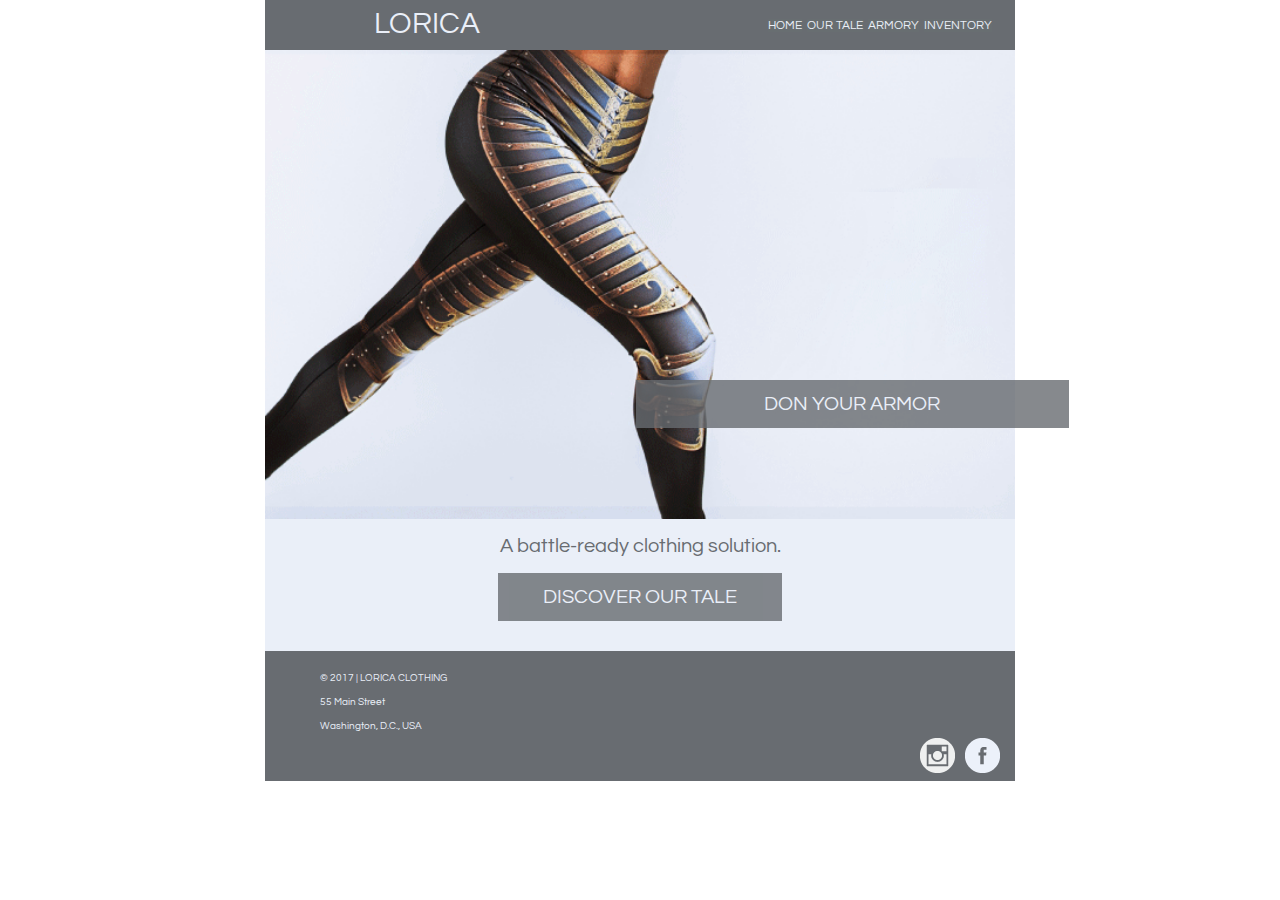
==== index.html @ a6868756 "Lorica" ====
<!DOCTYPE html>

<html class="no-js">
    <head>
        <meta charset="UTF-8" />
        
        <!--Don't forget to fill these out!-->
        <title>Lorica</title>
        <meta name="description" content="Lorica | Don Your Armor" />
        
        
        <!--Links to the main Style Sheet-->
        <link href="style.css" rel="stylesheet" type="text/css" />
        
        <!--Links to a modernizer JavaScript file that fixes a lot of issues with old browsers-->
        <script src="js/modernizr.js"></script>
        
        <!--Makes the site so it won't scale down on small devices -->
        <meta name="viewport" content="width=device-width, initial-scale=1"/>
    </head>
    
    <body>
        
        <div class="wrapper">

            <header>
                <a href="#" onclick="toggle_visibility('menu');">
                    <nav class="menu_button nodesk">&#x2261;</nav></a>
            
                <nav id="menu">
                    <ul>
                        <a href="index.html"><li>HOME</li></a>
                        <a href="#"><li>OUR TALE</li></a>
                        <a href="scudamore.html"><li>ARMORY</li></a>
                        <a href="checkout.html"><li>INVENTORY</li></a>
                    </ul>
                </nav>
           <section class="logo"><a href="index.html">LORICA</a></section>

            </header>
            
            
              <section class="action"><a href="scudamore.html"><h1>DON YOUR ARMOR</h1></a></section>
                <img class="hero" alt="Don Your Armor" src="assets/images/hero.gif" />
            
                
            
                <p>A battle-ready clothing solution.</p>
            
            <section class="tale"><a href="#">DISCOVER OUR TALE</a></section>
            
            <footer>
                
                <h3>© 2017 | LORICA CLOTHING</h3>
                <h3>55 Main Street</h3>
                <h3>Washington, D.C., USA</h3>
            
            <a href="https://www.facebook.com/loricaclothing/"><img class="media" alt="facebook" src="assets/images/facebook.png"></a>
            <a href="#"><img class="media" alt="facebook" src="assets/images/instagram.png"></a>
            
            </footer>   
            
            
            
        </div>
        
             <!-- Place this script at the end of your body -->
            <script type="text/javascript">
        <!--
            function toggle_visibility(id) {
               var e = document.getElementById(id);
               if(e.style.display == 'block')
                  e.style.display = 'none';
               else
                  e.style.display = 'block';
            }
        //-->
        </script>
        
    </body>
    
</html>
---- style.css ----
@import url('https://fonts.googleapis.com/css?family=Questrial');

/* http://meyerweb.com/eric/tools/css/reset/ 
   v2.0 | 20110126
   License: none (public domain)
*/

html, body, div, span, applet, object, iframe,
h1, h2, h3, h4, h5, h6, p, blockquote, pre,
a, abbr, acronym, address, big, cite, code,
del, dfn, em, img, ins, kbd, q, s, samp,
small, strike, strong, sub, sup, tt, var,
b, u, i, center,
dl, dt, dd, ol, ul, li,
fieldset, form, label, legend,
table, caption, tbody, tfoot, thead, tr, th, td,
article, aside, canvas, details, embed, 
figure, figcaption, footer, header, hgroup, 
menu, nav, output, ruby, section, summary,
time, mark, audio, video {
	margin: 0;
	padding: 0;
	border: 0;
	font: inherit;
	vertical-align: baseline;
}
/* HTML5 display-role reset for older browsers */
article, aside, details, figcaption, figure, 
footer, header, hgroup, menu, nav, section {
	display: block;
}
ol, ul {
	list-style: none;
}
blockquote, q {
	quotes: none;
}
blockquote:before, blockquote:after,
q:before, q:after {
	content: '';
	content: none;
}
table {
	border-collapse: collapse;
	border-spacing: 0;
}
/* End of Meyer Reset CSS */

img {
	max-width: 100%; /*makes images scale with flexible grids*/
	display: block; /*removes tiny space added in some browsers below images */
}

html {
    font-size: 16px;
	line-height: 1.5em;
}

ul {
	list-style:none;
	margin-top:0em;
	padding:0em;
	width:100%;
	overflow:hidden;
    font-size:20px;
}


.wrapper {
/*    width: 360px;*/
/*    height:640px;*/
    overflow: hidden;
    margin: 0 auto;
    max-width: 750px;
    background: #686c73;
/*    height:auto;*/
    padding:10px;
}

.menu_button {
/*    width: 35px;*/
    margin-top:20px;
    color: #eaeff8;
    float: left;
    font-size: 80px;
}

#menu{
    display: none;
}

#menu li {
    width: 100%;
    font-family: "Questrial", sans-serif;
    background-color:#eaeff8;
    text-align: center;
    text-decoration:none;
    color:#686c71;
/*    position:absolute;*/
}

/*text styles start here*/

h1{
    
    text-decoration:none;
}

h2{
    font-family:"Questrial",sans-serif;
    font-size:20px;
    color:#eaeff8;
    text-decoration:none;
    padding:10px;
    text-align:center;
}



.logo{
    padding:25px;
    text-align:center;
    font-size:48px;
    color:#eaeff8;
    font-family:"Questrial",sans-serif;
}

.action{
    width: 54.28571429%;
    margin-top: 200px;
    margin-left:75px;
    padding: 12px;
    background-color:#eaeff8;
    opacity: .8;
    text-align: center;
    font-family:"Questrial",sans-serif;
/*    margin:85px;*/
    position:absolute;
/*    margin-top:150px;*/
    font-size:20px;
    color:#686c71;
    cursor:pointer;
}

.tale{
    width: 260px;
    padding: 12px;
    background-color:#eaeff8;
    opacity: .8;
    text-align: center;
    font-family:"Questrial",sans-serif;
    margin:0 auto;
    font-size:20px;
    color:#686c71;
    cursor:pointer;
    text-decoration:none;
}

p{
    font-size:12px;
    color:#eaeff8;
    font-family:"Questrial",sans-serif;
    text-align:center;
/*    text-align:justify;*/
/*    padding-right:10px;*/
    margin-bottom:20px;
}

h3{
    font-size: 10px;
    color:#eaeff8;
    background-color: #686c71;
    font-family:"Questrial",sans-serif;
    margin-left: 40px;
}

h5{
    font-family:"Questrial",sans-serif;
    font-size:12px;
    color:#686e74;
    padding:10px;
    background-color:#eaeff8;
    display:inline;
    width:25px;
    margin:10px;
}

/*input style*/

.partone{
    text-align:center;
}

.carddetails{
    text-align:center;
    margin-top:41px;
}

input[type=text] {
    width: 260px;
    padding: 12px 20px;
    margin: 8px 0;
    box-sizing: border-box;
    background:#eaeff8;
}

input[type=button] {
    width: 190px;
    height:35px;
    padding: 10px;
    margin-top:18px;
    cursor:pointer;
    background:#eaeff8;
    color: #686c71;
}



/*text styles end here*/



.media{
    float:right;
}

.hero {
/*    position:absolute;*/
/*    width:54.6875%;*/
}

.scudamore {
    width:auto;
    margin:0 auto;
}

.size {
    text-align:center;
    padding:20px;
    display:inline;
}

select{
    margin-left:20px;
    margin-right:25px;
    background-color:#686c71;
    color:#eaeff8;
}

footer{
    background-color:#686c71;
    margin-top:30px;
}

a:link {
    text-decoration:none;
}


/*media query*/
/* media query for tablet */
@media screen and (min-width:641px) {
    .nodesk {
        display:none;
    }
    
    #menu {
        display:block !important; /* in case of javascript override */
        float:right;
        margin-top:10px;
        width:33%;
    }
    
    #menu li {
/*        float:;*/
        display:inline;
/*        width:%;*/
        background-color:#686e71;
        color:#eaeff8;
        font-size:12px;
        
    }
  
    .wrapper{
        width:auto;
        padding:0px;
        margin:0 auto;
        background-color:#eaeff8;
    }
   
    /*text*/

p{
    margin:0 auto;
    padding:15px;
    font-size:20px;
    color:#686c71;
}


    h2{
        color:#686c71;
        margin-top:15px;
    }
    
    h3{
        width:30%;
    }

    h5{
        background-color:#686c71;
        color:#eaeff8;
        cursor:pointer;
    }
/*textend*/

header{
    background-color:#686c71;
    height:50px;
/*    position:absolute;*/
    width:100%;
}

.logo{
    width:40%;
    font-size:30px;
    padding:12px;
/*    margin-top:*/
}

.hero{
    margin:0 auto;
    width:100%;
}

.action{
    width:31.91489361702128%;
    margin:0 auto;
    margin-top: 330px;
    margin-left:29%;
    background-color:#686c71;
    color:#eaeff8;
}
    
    .tale{
        background-color:#686c71;
        color:#eaeff8;
        margin-bottom:30px;
    }
    
    footer{
        background-color:#686c71;
        height:100px;
        padding:15px;
/*        align-content:center;*/
    }
    
    a{
        color:#eaeff8;
        text-decoration: none;
    }
    
    .bxslider{
        position:relative;
        background-color:#eaeff8;
        margin:0 auto;
/*        margin-top:100px;*/
    }

    
    input[type=text] {
    width: 60%;
    padding: 12px 20px;
    margin: 8px 0;
    box-sizing: border-box;
    border-style: solid;
    border-width: 1px;
    border-color:#686c71;
    background:#eaeff8;
}
    input[type=button] {
    width: 190px;
    height:35px;
    padding: 10px;
/*    margin-bottom:20px;*/
    cursor:pointer;
/*    border-style: solid;*/
/*    border-width: 1px;*/
    border-color:#686c71;
    background-color:#686c71;
    color:#eaeff8;
}
    .media{
/*        margin-bottom:30px;*/
        display:inline;
        margin-left:10px;
    }
    
    a {
        color: #eaeff8;
    }
    
}
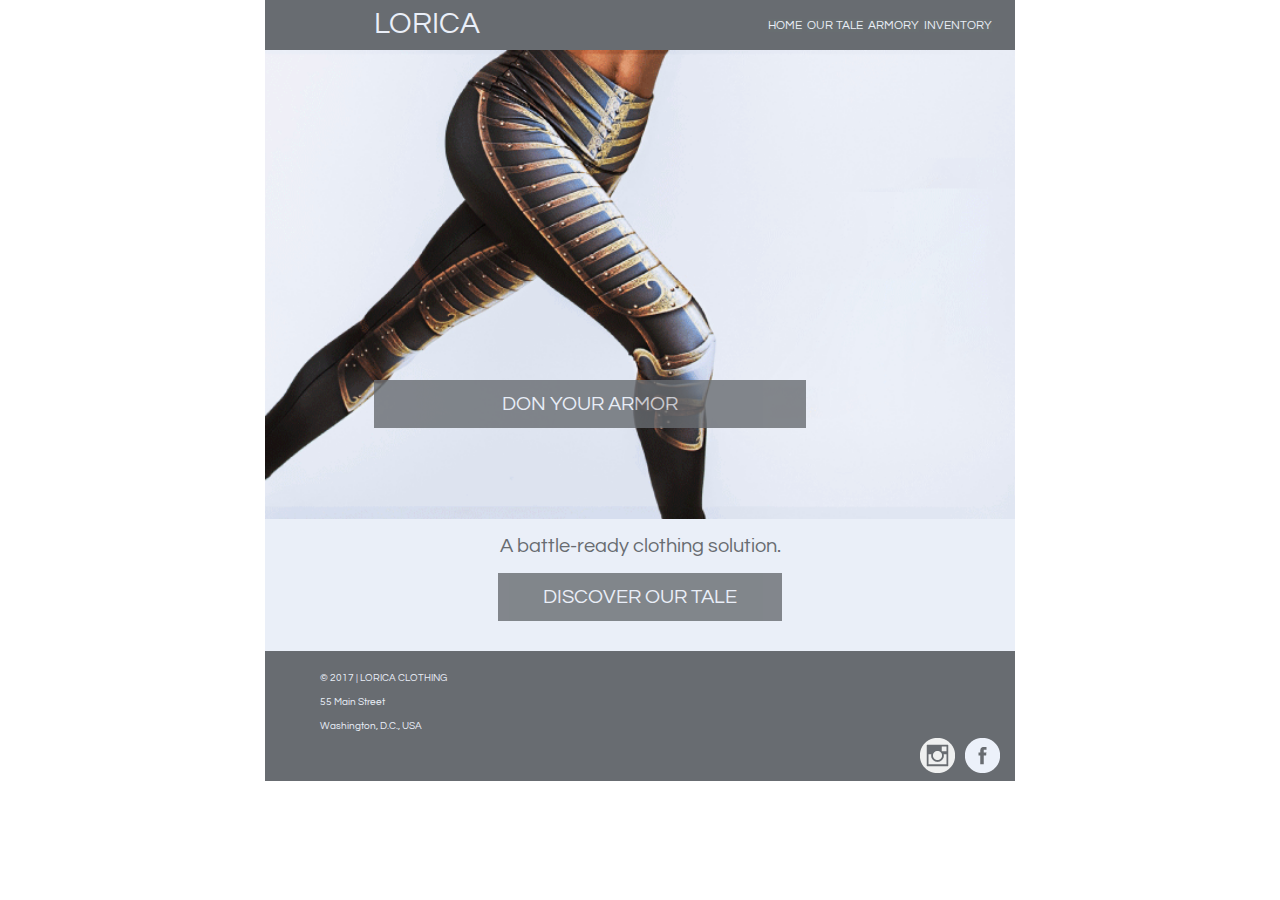
==== commit 093b9b8d: "Add files via upload" ====
--- a/index.html
+++ b/index.html
@@ -1,82 +1,82 @@
-<!DOCTYPE html>
-
-<html class="no-js">
-    <head>
-        <meta charset="UTF-8" />
-        
-        <!--Don't forget to fill these out!-->
-        <title>Lorica</title>
-        <meta name="description" content="Lorica | Don Your Armor" />
-        
-        
-        <!--Links to the main Style Sheet-->
-        <link href="style.css" rel="stylesheet" type="text/css" />
-        
-        <!--Links to a modernizer JavaScript file that fixes a lot of issues with old browsers-->
-        <script src="js/modernizr.js"></script>
-        
-        <!--Makes the site so it won't scale down on small devices -->
-        <meta name="viewport" content="width=device-width, initial-scale=1"/>
-    </head>
-    
-    <body>
-        
-        <div class="wrapper">
-
-            <header>
-                <a href="#" onclick="toggle_visibility('menu');">
-                    <nav class="menu_button nodesk">&#x2261;</nav></a>
-            
-                <nav id="menu">
-                    <ul>
-                        <a href="index.html"><li>HOME</li></a>
-                        <a href="#"><li>OUR TALE</li></a>
-                        <a href="scudamore.html"><li>ARMORY</li></a>
-                        <a href="checkout.html"><li>INVENTORY</li></a>
-                    </ul>
-                </nav>
-           <section class="logo"><a href="index.html">LORICA</a></section>
-
-            </header>
-            
-            
-              <section class="action"><a href="scudamore.html"><h1>DON YOUR ARMOR</h1></a></section>
-                <img class="hero" alt="Don Your Armor" src="assets/images/hero.gif" />
-            
-                
-            
-                <p>A battle-ready clothing solution.</p>
-            
-            <section class="tale"><a href="#">DISCOVER OUR TALE</a></section>
-            
-            <footer>
-                
-                <h3>© 2017 | LORICA CLOTHING</h3>
-                <h3>55 Main Street</h3>
-                <h3>Washington, D.C., USA</h3>
-            
-            <a href="https://www.facebook.com/loricaclothing/"><img class="media" alt="facebook" src="assets/images/facebook.png"></a>
-            <a href="#"><img class="media" alt="facebook" src="assets/images/instagram.png"></a>
-            
-            </footer>   
-            
-            
-            
-        </div>
-        
-             <!-- Place this script at the end of your body -->
-            <script type="text/javascript">
-        <!--
-            function toggle_visibility(id) {
-               var e = document.getElementById(id);
-               if(e.style.display == 'block')
-                  e.style.display = 'none';
-               else
-                  e.style.display = 'block';
-            }
-        //-->
-        </script>
-        
-    </body>
-    
-</html>
+<!DOCTYPE html>
+
+<html class="no-js">
+    <head>
+        <meta charset="UTF-8" />
+        
+        <!--Don't forget to fill these out!-->
+        <title>Lorica</title>
+        <meta name="description" content="Lorica | Don Your Armor" />
+        
+        
+        <!--Links to the main Style Sheet-->
+        <link href="style.css" rel="stylesheet" type="text/css" />
+        
+        <!--Links to a modernizer JavaScript file that fixes a lot of issues with old browsers-->
+        <script src="js/modernizr.js"></script>
+        
+        <!--Makes the site so it won't scale down on small devices -->
+        <meta name="viewport" content="width=device-width, initial-scale=1"/>
+    </head>
+    
+    <body>
+        
+        <div class="wrapper">
+
+            <header>
+                <a href="#" onclick="toggle_visibility('menu');">
+                    <nav class="menu_button nodesk">&#x2261;</nav></a>
+            
+                <nav id="menu">
+                    <ul>
+                        <a href="index.html"><li>HOME</li></a>
+                        <a href="#"><li>OUR TALE</li></a>
+                        <a href="scudamore.html"><li>ARMORY</li></a>
+                        <a href="checkout.html"><li>INVENTORY</li></a>
+                    </ul>
+                </nav>
+           <section class="logo"><a href="index.html">LORICA</a></section>
+
+            </header>
+            
+            
+              <section class="action"><a href="scudamore.html"><h1>DON YOUR ARMOR</h1></a></section>
+                <img class="hero" alt="Don Your Armor" src="assets/images/hero.gif" />
+            
+                
+            
+                <p>A battle-ready clothing solution.</p>
+            
+            <section class="tale"><a href="#">DISCOVER OUR TALE</a></section>
+            
+            <footer>
+                
+                <h3>© 2017 | LORICA CLOTHING</h3>
+                <h3>55 Main Street</h3>
+                <h3>Washington, D.C., USA</h3>
+            
+            <a href="https://www.facebook.com/loricaclothing/"><img class="media" alt="facebook" src="assets/images/facebook.png"></a>
+            <a href="#"><img class="media" alt="facebook" src="assets/images/instagram.png"></a>
+            
+            </footer>   
+            
+            
+            
+        </div>
+        
+             <!-- Place this script at the end of your body -->
+            <script type="text/javascript">
+        <!--
+            function toggle_visibility(id) {
+               var e = document.getElementById(id);
+               if(e.style.display == 'block')
+                  e.style.display = 'none';
+               else
+                  e.style.display = 'block';
+            }
+        //-->
+        </script>
+        
+    </body>
+    
+</html>
--- a/style.css
+++ b/style.css
@@ -252,10 +252,13 @@
     margin-top:30px;
 }
 
-a:link {
-    text-decoration:none;
-}
-
+a {
+    color:#eaeff8;
+}
+
+a:link{
+    color:#eaeff8;
+}
 
 /*media query*/
 /* media query for tablet */
@@ -337,7 +340,7 @@
     width:31.91489361702128%;
     margin:0 auto;
     margin-top: 330px;
-    margin-left:29%;
+    margin-left:8.5%;
     background-color:#686c71;
     color:#eaeff8;
 }
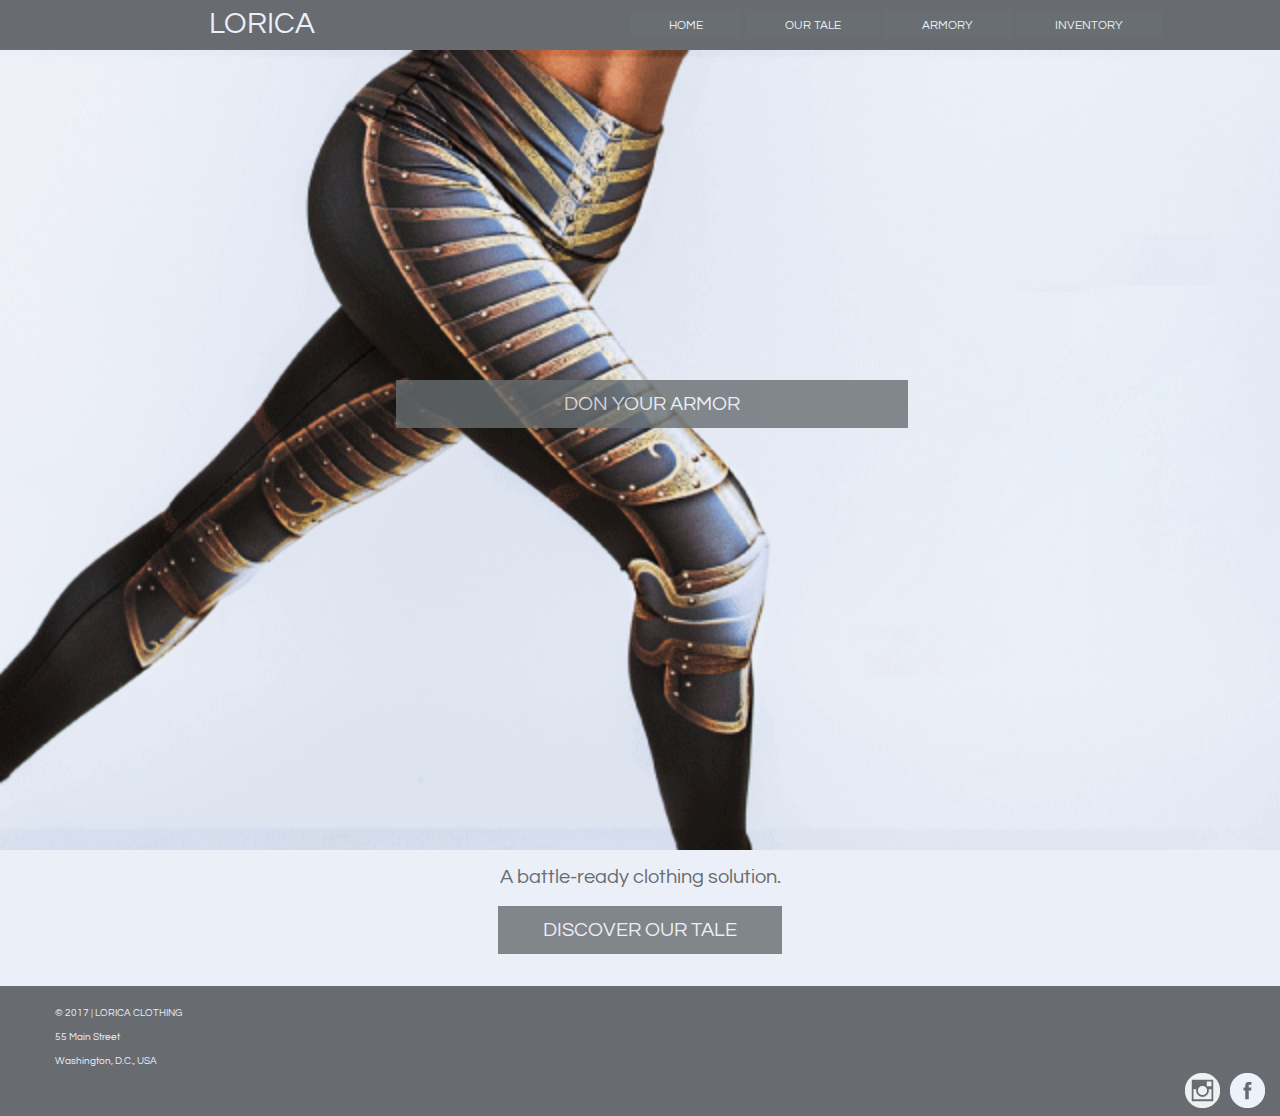
==== commit b414773c: "s" ====
--- a/index.html
+++ b/index.html
@@ -1,82 +1,82 @@
-<!DOCTYPE html>
-
-<html class="no-js">
-    <head>
-        <meta charset="UTF-8" />
-        
-        <!--Don't forget to fill these out!-->
-        <title>Lorica</title>
-        <meta name="description" content="Lorica | Don Your Armor" />
-        
-        
-        <!--Links to the main Style Sheet-->
-        <link href="style.css" rel="stylesheet" type="text/css" />
-        
-        <!--Links to a modernizer JavaScript file that fixes a lot of issues with old browsers-->
-        <script src="js/modernizr.js"></script>
-        
-        <!--Makes the site so it won't scale down on small devices -->
-        <meta name="viewport" content="width=device-width, initial-scale=1"/>
-    </head>
-    
-    <body>
-        
-        <div class="wrapper">
-
-            <header>
-                <a href="#" onclick="toggle_visibility('menu');">
-                    <nav class="menu_button nodesk">&#x2261;</nav></a>
-            
-                <nav id="menu">
-                    <ul>
-                        <a href="index.html"><li>HOME</li></a>
-                        <a href="#"><li>OUR TALE</li></a>
-                        <a href="scudamore.html"><li>ARMORY</li></a>
-                        <a href="checkout.html"><li>INVENTORY</li></a>
-                    </ul>
-                </nav>
-           <section class="logo"><a href="index.html">LORICA</a></section>
-
-            </header>
-            
-            
-              <section class="action"><a href="scudamore.html"><h1>DON YOUR ARMOR</h1></a></section>
-                <img class="hero" alt="Don Your Armor" src="assets/images/hero.gif" />
-            
-                
-            
-                <p>A battle-ready clothing solution.</p>
-            
-            <section class="tale"><a href="#">DISCOVER OUR TALE</a></section>
-            
-            <footer>
-                
-                <h3>© 2017 | LORICA CLOTHING</h3>
-                <h3>55 Main Street</h3>
-                <h3>Washington, D.C., USA</h3>
-            
-            <a href="https://www.facebook.com/loricaclothing/"><img class="media" alt="facebook" src="assets/images/facebook.png"></a>
-            <a href="#"><img class="media" alt="facebook" src="assets/images/instagram.png"></a>
-            
-            </footer>   
-            
-            
-            
-        </div>
-        
-             <!-- Place this script at the end of your body -->
-            <script type="text/javascript">
-        <!--
-            function toggle_visibility(id) {
-               var e = document.getElementById(id);
-               if(e.style.display == 'block')
-                  e.style.display = 'none';
-               else
-                  e.style.display = 'block';
-            }
-        //-->
-        </script>
-        
-    </body>
-    
-</html>
+<!DOCTYPE html>
+
+<html class="no-js">
+    <head>
+        <meta charset="UTF-8" />
+        
+        <!--Don't forget to fill these out!-->
+        <title>Lorica</title>
+        <meta name="description" content="Lorica | Don Your Armor" />
+        
+        
+        <!--Links to the main Style Sheet-->
+        <link href="style.css" rel="stylesheet" type="text/css" />
+        
+        <!--Links to a modernizer JavaScript file that fixes a lot of issues with old browsers-->
+        <script src="js/modernizr.js"></script>
+        
+        <!--Makes the site so it won't scale down on small devices -->
+        <meta name="viewport" content="width=device-width, initial-scale=1"/>
+    </head>
+    
+    <body>
+        
+        <div class="wrapper">
+
+            <header>
+                <a href="#" onclick="toggle_visibility('menu');">
+                    <nav class="menu_button nodesk">&#x2261;</nav></a>
+            
+                <nav id="menu">
+                    <ul>
+                        <a href="index.html"><li>HOME</li></a>
+                        <a href="#"><li>OUR TALE</li></a>
+                        <a href="scudamore.html"><li>ARMORY</li></a>
+                        <a href="checkout.html"><li>INVENTORY</li></a>
+                    </ul>
+                </nav>
+           <section class="logo"><a href="index.html">LORICA</a></section>
+
+            </header>
+            
+            
+              <section class="action"><a href="scudamore.html"><h1>DON YOUR ARMOR</h1></a></section>
+                <img class="hero" alt="Don Your Armor" src="assets/images/hero.gif" />
+            
+                
+            
+                <p>A battle-ready clothing solution.</p>
+            
+            <section class="tale"><a href="#">DISCOVER OUR TALE</a></section>
+            
+            <footer>
+                
+                <h3>© 2017 | LORICA CLOTHING</h3>
+                <h3>55 Main Street</h3>
+                <h3>Washington, D.C., USA</h3>
+            
+            <a href="https://www.facebook.com/loricaclothing/"><img class="media" alt="facebook" src="assets/images/facebook.png"></a>
+            <a href="#"><img class="media" alt="facebook" src="assets/images/instagram.png"></a>
+            
+            </footer>   
+            
+            
+            
+        </div>
+        
+             <!-- Place this script at the end of your body -->
+            <script type="text/javascript">
+        <!--
+            function toggle_visibility(id) {
+               var e = document.getElementById(id);
+               if(e.style.display == 'block')
+                  e.style.display = 'none';
+               else
+                  e.style.display = 'block';
+            }
+        //-->
+        </script>
+        
+    </body>
+    
+</html>
--- a/style.css
+++ b/style.css
@@ -65,7 +65,6 @@
     font-size:20px;
 }
 
-
 .wrapper {
 /*    width: 360px;*/
 /*    height:640px;*/
@@ -87,7 +86,9 @@
 
 #menu{
     display: none;
-}
+/*    background-color:#eaeff8;*/
+}
+
 
 #menu li {
     width: 100%;
@@ -96,6 +97,7 @@
     text-align: center;
     text-decoration:none;
     color:#686c71;
+    padding: 5%;
 /*    position:absolute;*/
 }
 
@@ -126,11 +128,11 @@
 }
 
 .action{
-    width: 54.28571429%;
-    margin-top: 200px;
-    margin-left:75px;
+    width: 52.77777777778%;
+    margin-top: 120px;
+    margin-left:23.611111111%;
     padding: 12px;
-    background-color:#eaeff8;
+    background-color:#686c71;
     opacity: .8;
     text-align: center;
     font-family:"Questrial",sans-serif;
@@ -138,14 +140,14 @@
     position:absolute;
 /*    margin-top:150px;*/
     font-size:20px;
-    color:#686c71;
+/*    color:;*/
     cursor:pointer;
 }
 
 .tale{
     width: 260px;
     padding: 12px;
-    background-color:#eaeff8;
+    background-color:#686e71;
     opacity: .8;
     text-align: center;
     font-family:"Questrial",sans-serif;
@@ -154,6 +156,10 @@
     color:#686c71;
     cursor:pointer;
     text-decoration:none;
+    border-style:solid;
+    border-width:2px;
+    border-color:#eaeff8;
+    
 }
 
 p{
@@ -181,8 +187,8 @@
     padding:10px;
     background-color:#eaeff8;
     display:inline;
-    width:25px;
-    margin:10px;
+    width:3.906%;
+    margin:16px;
 }
 
 /*input style*/
@@ -254,10 +260,20 @@
 
 a {
     color:#eaeff8;
+    text-decoration:none;
 }
 
 a:link{
     color:#eaeff8;
+    text-decoration:none;
+}
+
+.product {
+    margin-top:10px;
+}
+
+.orderset {
+    text-align:center;
 }
 
 /*media query*/
@@ -271,7 +287,8 @@
         display:block !important; /* in case of javascript override */
         float:right;
         margin-top:10px;
-        width:33%;
+        width:60%;
+        text-align:center;
     }
     
     #menu li {
@@ -281,7 +298,16 @@
         background-color:#686e71;
         color:#eaeff8;
         font-size:12px;
-        
+/*        margin-right:%;*/
+        -webkit-transition-property:ease-in ease-out;
+        transition-property:ease-in ease-out;
+        transition-duration: .5s;
+/*        float:right;*/
+    }
+    
+    #menu li:hover {
+/*        text-decoration:underline;*/
+        color:#d8c160;
     }
   
     .wrapper{
@@ -289,17 +315,19 @@
         padding:0px;
         margin:0 auto;
         background-color:#eaeff8;
+        max-width:1920px;
     }
    
     /*text*/
 
+    
 p{
     margin:0 auto;
     padding:15px;
     font-size:20px;
     color:#686c71;
 }
-
+    
 
     h2{
         color:#686c71;
@@ -314,6 +342,7 @@
         background-color:#686c71;
         color:#eaeff8;
         cursor:pointer;
+        width:100%;
     }
 /*textend*/
 
@@ -322,6 +351,7 @@
     height:50px;
 /*    position:absolute;*/
     width:100%;
+    text-align:center;
 }
 
 .logo{
@@ -337,18 +367,33 @@
 }
 
 .action{
-    width:31.91489361702128%;
+    width:38.128%;
     margin:0 auto;
     margin-top: 330px;
-    margin-left:8.5%;
-    background-color:#686c71;
-    color:#eaeff8;
-}
+    margin-left:30.9375%;
+    background-color:#686e71;
+    color:#eaeff8;
+    -webkit-transition-property:ease-in ease-out;
+    transition-property:ease-in ease-out;
+    transition-duration:.5s;
+}
+    
+    .action:hover {
+        background-color:#d8c160;
+        
+    }
     
     .tale{
         background-color:#686c71;
         color:#eaeff8;
         margin-bottom:30px;
+        -webkit-transition-property:ease-in ease-out;
+        transition-property:ease-in ease-out;
+        transition-duration:.5s;
+    }
+    
+    .tale:hover{
+        background-color:#3f4247;
     }
     
     footer{
@@ -363,13 +408,22 @@
         text-decoration: none;
     }
     
+    .orderset{
+        margin:0 auto;
+        text-align:center;
+    }
+    
     .bxslider{
+        border:none;
         position:relative;
         background-color:#eaeff8;
         margin:0 auto;
 /*        margin-top:100px;*/
     }
 
+    .size{
+/*        margin:50%;*/
+    }
     
     input[type=text] {
     width: 60%;
@@ -380,7 +434,23 @@
     border-width: 1px;
     border-color:#686c71;
     background:#eaeff8;
-}
+    -webkit-transition-property:ease-in ease-out;
+    transition-property: ease-in ease-out;
+    transition-duration:.2s;
+}
+    
+    input[type=text]:focus {
+/*        border-style:solid;*/
+        border-width:2.5px;
+        border-color:#686c71;
+        border-style:solid;
+    }
+    
+    
+/*    input[type=text]:focus {*/
+/*    @include box-shadow:#ffffff;*/
+
+    
     input[type=button] {
     width: 190px;
     height:35px;
@@ -392,7 +462,20 @@
     border-color:#686c71;
     background-color:#686c71;
     color:#eaeff8;
-}
+    -webkit-transition-property:ease-in ease-out;
+    transition-property:ease-in ease-out;
+    transition-duration:.4s;
+    }
+    
+    input[type=button]:hover {
+/*        background-color:#eaeff8;*/
+        color:#686c71;
+        border-width:2px;
+        border-color:#d8c160;
+        background-color:#d8c160;
+    }
+    
+    
     .media{
 /*        margin-bottom:30px;*/
         display:inline;
@@ -403,5 +486,17 @@
         color: #eaeff8;
     }
     
-}
-
+    h5 {
+        -webkit-transition-duration: 0.6s; /* Safari */
+        transition-duration: 0.6s;
+    }
+    
+    h5:hover {
+        background-color:#eaeff8;
+        color:#686c71;
+        border-width:2px;
+        border-color:686c71;
+    }
+    
+}
+
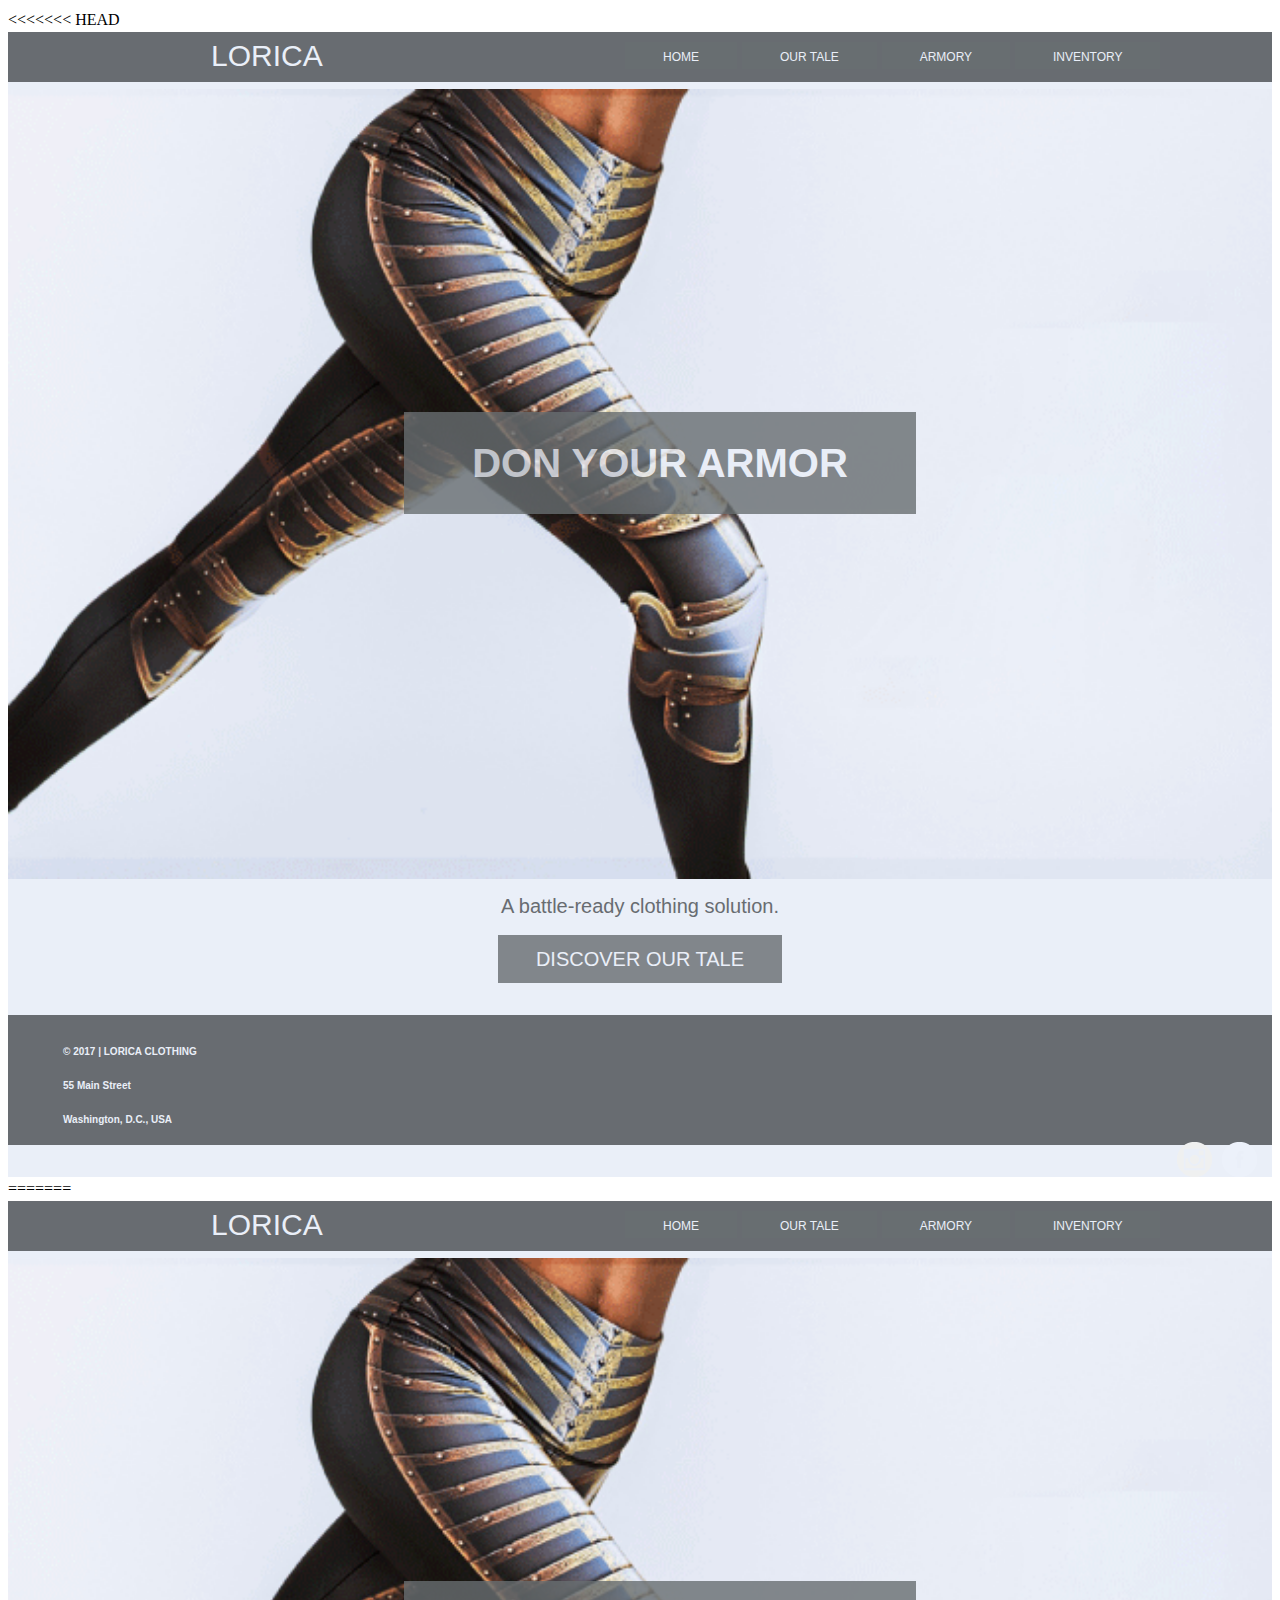
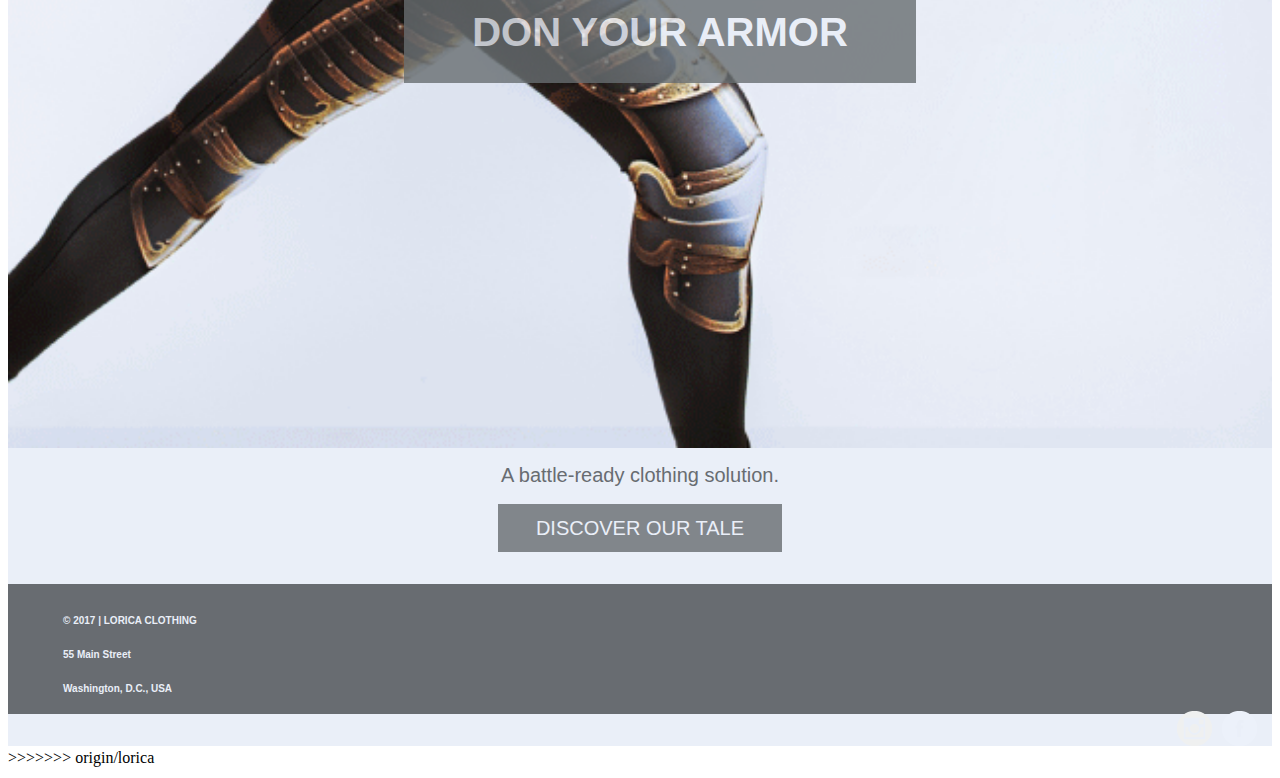
==== commit 9b4da2cd: "Merge remote-tracking branch 'origin/lorica' into lorica" ====
--- a/index.html
+++ b/index.html
@@ -1,3 +1,4 @@
+<<<<<<< HEAD
 <!DOCTYPE html>
 
 <html class="no-js">
@@ -80,3 +81,87 @@
     </body>
     
 </html>
+=======
+<!DOCTYPE html>
+
+<html class="no-js">
+    <head>
+        <meta charset="UTF-8" />
+        
+        <!--Don't forget to fill these out!-->
+        <title>Lorica</title>
+        <meta name="description" content="Lorica | Don Your Armor" />
+        
+        
+        <!--Links to the main Style Sheet-->
+        <link href="style.css" rel="stylesheet" type="text/css" />
+        
+        <!--Links to a modernizer JavaScript file that fixes a lot of issues with old browsers-->
+        <script src="js/modernizr.js"></script>
+        
+        <!--Makes the site so it won't scale down on small devices -->
+        <meta name="viewport" content="width=device-width, initial-scale=1"/>
+    </head>
+    
+    <body>
+        
+        <div class="wrapper">
+
+            <header>
+                <a href="#" onclick="toggle_visibility('menu');">
+                    <nav class="menu_button nodesk">&#x2261;</nav></a>
+            
+                <nav id="menu">
+                    <ul>
+                        <a href="index.html"><li>HOME</li></a>
+                        <a href="#"><li>OUR TALE</li></a>
+                        <a href="scudamore.html"><li>ARMORY</li></a>
+                        <a href="checkout.html"><li>INVENTORY</li></a>
+                    </ul>
+                </nav>
+           <section class="logo"><a href="index.html">LORICA</a></section>
+
+            </header>
+            
+            
+              <section class="action"><a href="scudamore.html"><h1>DON YOUR ARMOR</h1></a></section>
+                <img class="hero" alt="Don Your Armor" src="assets/images/hero.gif" />
+            
+                
+            
+                <p>A battle-ready clothing solution.</p>
+            
+            <section class="tale"><a href="#">DISCOVER OUR TALE</a></section>
+            
+            <footer>
+                
+                <h3>© 2017 | LORICA CLOTHING</h3>
+                <h3>55 Main Street</h3>
+                <h3>Washington, D.C., USA</h3>
+            
+            <a href="https://www.facebook.com/loricaclothing/"><img class="media" alt="facebook" src="assets/images/facebook.png"></a>
+            <a href="#"><img class="media" alt="facebook" src="assets/images/instagram.png"></a>
+            
+            </footer>   
+            
+            
+            
+        </div>
+        
+             <!-- Place this script at the end of your body -->
+            <script type="text/javascript">
+        <!--
+            function toggle_visibility(id) {
+               var e = document.getElementById(id);
+               if(e.style.display == 'block')
+                  e.style.display = 'none';
+               else
+                  e.style.display = 'block';
+            }
+        //-->
+        </script>
+        
+    </body>
+    
+</html>
+>>>>>>> origin/lorica
--- a/style.css
+++ b/style.css
@@ -1,3 +1,4 @@
+<<<<<<< HEAD
 @import url('https://fonts.googleapis.com/css?family=Questrial');
 
 /* http://meyerweb.com/eric/tools/css/reset/ 
@@ -500,3 +501,507 @@
     
 }
 
+=======
+@import url('https://fonts.googleapis.com/css?family=Questrial');
+
+/* http://meyerweb.com/eric/tools/css/reset/ 
+   v2.0 | 20110126
+   License: none (public domain)
+*/
+
+html, body, div, span, applet, object, iframe,
+h1, h2, h3, h4, h5, h6, p, blockquote, pre,
+a, abbr, acronym, address, big, cite, code,
+del, dfn, em, img, ins, kbd, q, s, samp,
+small, strike, strong, sub, sup, tt, var,
+b, u, i, center,
+dl, dt, dd, ol, ul, li,
+fieldset, form, label, legend,
+table, caption, tbody, tfoot, thead, tr, th, td,
+article, aside, canvas, details, embed, 
+figure, figcaption, footer, header, hgroup, 
+menu, nav, output, ruby, section, summary,
+time, mark, audio, video {
+	margin: 0;
+	padding: 0;
+	border: 0;
+	font: inherit;
+	vertical-align: baseline;
+}
+/* HTML5 display-role reset for older browsers */
+article, aside, details, figcaption, figure, 
+footer, header, hgroup, menu, nav, section {
+	display: block;
+}
+ol, ul {
+	list-style: none;
+}
+blockquote, q {
+	quotes: none;
+}
+blockquote:before, blockquote:after,
+q:before, q:after {
+	content: '';
+	content: none;
+}
+table {
+	border-collapse: collapse;
+	border-spacing: 0;
+}
+/* End of Meyer Reset CSS */
+
+img {
+	max-width: 100%; /*makes images scale with flexible grids*/
+	display: block; /*removes tiny space added in some browsers below images */
+}
+
+html {
+    font-size: 16px;
+	line-height: 1.5em;
+}
+
+ul {
+	list-style:none;
+	margin-top:0em;
+	padding:0em;
+	width:100%;
+	overflow:hidden;
+    font-size:20px;
+}
+
+.wrapper {
+/*    width: 360px;*/
+/*    height:640px;*/
+    overflow: hidden;
+    margin: 0 auto;
+    max-width: 750px;
+    background: #686c73;
+/*    height:auto;*/
+    padding:10px;
+}
+
+.menu_button {
+/*    width: 35px;*/
+    margin-top:20px;
+    color: #eaeff8;
+    float: left;
+    font-size: 80px;
+}
+
+#menu{
+    display: none;
+/*    background-color:#eaeff8;*/
+}
+
+
+#menu li {
+    width: 100%;
+    font-family: "Questrial", sans-serif;
+    background-color:#eaeff8;
+    text-align: center;
+    text-decoration:none;
+    color:#686c71;
+    padding: 5%;
+/*    position:absolute;*/
+}
+
+/*text styles start here*/
+
+h1{
+    
+    text-decoration:none;
+}
+
+h2{
+    font-family:"Questrial",sans-serif;
+    font-size:20px;
+    color:#eaeff8;
+    text-decoration:none;
+    padding:10px;
+    text-align:center;
+}
+
+
+
+.logo{
+    padding:25px;
+    text-align:center;
+    font-size:48px;
+    color:#eaeff8;
+    font-family:"Questrial",sans-serif;
+}
+
+.action{
+    width: 52.77777777778%;
+    margin-top: 120px;
+    margin-left:23.611111111%;
+    padding: 12px;
+    background-color:#686c71;
+    opacity: .8;
+    text-align: center;
+    font-family:"Questrial",sans-serif;
+/*    margin:85px;*/
+    position:absolute;
+/*    margin-top:150px;*/
+    font-size:20px;
+/*    color:;*/
+    cursor:pointer;
+}
+
+.tale{
+    width: 260px;
+    padding: 12px;
+    background-color:#686e71;
+    opacity: .8;
+    text-align: center;
+    font-family:"Questrial",sans-serif;
+    margin:0 auto;
+    font-size:20px;
+    color:#686c71;
+    cursor:pointer;
+    text-decoration:none;
+    border-style:solid;
+    border-width:2px;
+    border-color:#eaeff8;
+    
+}
+
+p{
+    font-size:12px;
+    color:#eaeff8;
+    font-family:"Questrial",sans-serif;
+    text-align:center;
+/*    text-align:justify;*/
+/*    padding-right:10px;*/
+    margin-bottom:20px;
+}
+
+h3{
+    font-size: 10px;
+    color:#eaeff8;
+    background-color: #686c71;
+    font-family:"Questrial",sans-serif;
+    margin-left: 40px;
+}
+
+h5{
+    font-family:"Questrial",sans-serif;
+    font-size:12px;
+    color:#686e74;
+    padding:10px;
+    background-color:#eaeff8;
+    display:inline;
+    width:3.906%;
+    margin:16px;
+}
+
+/*input style*/
+
+.partone{
+    text-align:center;
+}
+
+.carddetails{
+    text-align:center;
+    margin-top:41px;
+}
+
+input[type=text] {
+    width: 260px;
+    padding: 12px 20px;
+    margin: 8px 0;
+    box-sizing: border-box;
+    background:#eaeff8;
+}
+
+input[type=button] {
+    width: 190px;
+    height:35px;
+    padding: 10px;
+    margin-top:18px;
+    cursor:pointer;
+    background:#eaeff8;
+    color: #686c71;
+}
+
+
+
+/*text styles end here*/
+
+
+
+.media{
+    float:right;
+}
+
+.hero {
+/*    position:absolute;*/
+/*    width:54.6875%;*/
+}
+
+.scudamore {
+    width:auto;
+    margin:0 auto;
+}
+
+.size {
+    text-align:center;
+    padding:20px;
+    display:inline;
+}
+
+select{
+    margin-left:20px;
+    margin-right:25px;
+    background-color:#686c71;
+    color:#eaeff8;
+}
+
+footer{
+    background-color:#686c71;
+    margin-top:30px;
+}
+
+a {
+    color:#eaeff8;
+    text-decoration:none;
+}
+
+a:link{
+    color:#eaeff8;
+    text-decoration:none;
+}
+
+.product {
+    margin-top:10px;
+}
+
+.orderset {
+    text-align:center;
+}
+
+/*media query*/
+/* media query for tablet */
+@media screen and (min-width:641px) {
+    .nodesk {
+        display:none;
+    }
+    
+    #menu {
+        display:block !important; /* in case of javascript override */
+        float:right;
+        margin-top:10px;
+        width:60%;
+        text-align:center;
+    }
+    
+    #menu li {
+/*        float:;*/
+        display:inline;
+/*        width:%;*/
+        background-color:#686e71;
+        color:#eaeff8;
+        font-size:12px;
+/*        margin-right:%;*/
+        -webkit-transition-property:ease-in ease-out;
+        transition-property:ease-in ease-out;
+        transition-duration: .5s;
+/*        float:right;*/
+    }
+    
+    #menu li:hover {
+/*        text-decoration:underline;*/
+        color:#d8c160;
+    }
+  
+    .wrapper{
+        width:auto;
+        padding:0px;
+        margin:0 auto;
+        background-color:#eaeff8;
+        max-width:1920px;
+    }
+   
+    /*text*/
+
+    
+p{
+    margin:0 auto;
+    padding:15px;
+    font-size:20px;
+    color:#686c71;
+}
+    
+
+    h2{
+        color:#686c71;
+        margin-top:15px;
+    }
+    
+    h3{
+        width:30%;
+    }
+
+    h5{
+        background-color:#686c71;
+        color:#eaeff8;
+        cursor:pointer;
+        width:100%;
+    }
+/*textend*/
+
+header{
+    background-color:#686c71;
+    height:50px;
+/*    position:absolute;*/
+    width:100%;
+    text-align:center;
+}
+
+.logo{
+    width:40%;
+    font-size:30px;
+    padding:12px;
+/*    margin-top:*/
+}
+
+.hero{
+    margin:0 auto;
+    width:100%;
+}
+
+.action{
+    width:38.128%;
+    margin:0 auto;
+    margin-top: 330px;
+    margin-left:30.9375%;
+    background-color:#686e71;
+    color:#eaeff8;
+    -webkit-transition-property:ease-in ease-out;
+    transition-property:ease-in ease-out;
+    transition-duration:.5s;
+}
+    
+    .action:hover {
+        background-color:#d8c160;
+        
+    }
+    
+    .tale{
+        background-color:#686c71;
+        color:#eaeff8;
+        margin-bottom:30px;
+        -webkit-transition-property:ease-in ease-out;
+        transition-property:ease-in ease-out;
+        transition-duration:.5s;
+    }
+    
+    .tale:hover{
+        background-color:#3f4247;
+    }
+    
+    footer{
+        background-color:#686c71;
+        height:100px;
+        padding:15px;
+/*        align-content:center;*/
+    }
+    
+    a{
+        color:#eaeff8;
+        text-decoration: none;
+    }
+    
+    .orderset{
+        margin:0 auto;
+        text-align:center;
+    }
+    
+    .bxslider{
+        border:none;
+        position:relative;
+        background-color:#eaeff8;
+        margin:0 auto;
+/*        margin-top:100px;*/
+    }
+
+    .size{
+/*        margin:50%;*/
+    }
+    
+    input[type=text] {
+    width: 60%;
+    padding: 12px 20px;
+    margin: 8px 0;
+    box-sizing: border-box;
+    border-style: solid;
+    border-width: 1px;
+    border-color:#686c71;
+    background:#eaeff8;
+    -webkit-transition-property:ease-in ease-out;
+    transition-property: ease-in ease-out;
+    transition-duration:.2s;
+}
+    
+    input[type=text]:focus {
+/*        border-style:solid;*/
+        border-width:2.5px;
+        border-color:#686c71;
+        border-style:solid;
+    }
+    
+    
+/*    input[type=text]:focus {*/
+/*    @include box-shadow:#ffffff;*/
+
+    
+    input[type=button] {
+    width: 190px;
+    height:35px;
+    padding: 10px;
+/*    margin-bottom:20px;*/
+    cursor:pointer;
+/*    border-style: solid;*/
+/*    border-width: 1px;*/
+    border-color:#686c71;
+    background-color:#686c71;
+    color:#eaeff8;
+    -webkit-transition-property:ease-in ease-out;
+    transition-property:ease-in ease-out;
+    transition-duration:.4s;
+    }
+    
+    input[type=button]:hover {
+/*        background-color:#eaeff8;*/
+        color:#686c71;
+        border-width:2px;
+        border-color:#d8c160;
+        background-color:#d8c160;
+    }
+    
+    
+    .media{
+/*        margin-bottom:30px;*/
+        display:inline;
+        margin-left:10px;
+    }
+    
+    a {
+        color: #eaeff8;
+    }
+    
+    h5 {
+        -webkit-transition-duration: 0.6s; /* Safari */
+        transition-duration: 0.6s;
+    }
+    
+    h5:hover {
+        background-color:#eaeff8;
+        color:#686c71;
+        border-width:2px;
+        border-color:686c71;
+    }
+    
+}
+
+>>>>>>> origin/lorica
--- a/style.css
+++ b/style.css
@@ -1,3 +1,4 @@
+<<<<<<< HEAD
 @import url('https://fonts.googleapis.com/css?family=Questrial');
 
 /* http://meyerweb.com/eric/tools/css/reset/ 
@@ -500,3 +501,507 @@
     
 }
 
+=======
+@import url('https://fonts.googleapis.com/css?family=Questrial');
+
+/* http://meyerweb.com/eric/tools/css/reset/ 
+   v2.0 | 20110126
+   License: none (public domain)
+*/
+
+html, body, div, span, applet, object, iframe,
+h1, h2, h3, h4, h5, h6, p, blockquote, pre,
+a, abbr, acronym, address, big, cite, code,
+del, dfn, em, img, ins, kbd, q, s, samp,
+small, strike, strong, sub, sup, tt, var,
+b, u, i, center,
+dl, dt, dd, ol, ul, li,
+fieldset, form, label, legend,
+table, caption, tbody, tfoot, thead, tr, th, td,
+article, aside, canvas, details, embed, 
+figure, figcaption, footer, header, hgroup, 
+menu, nav, output, ruby, section, summary,
+time, mark, audio, video {
+	margin: 0;
+	padding: 0;
+	border: 0;
+	font: inherit;
+	vertical-align: baseline;
+}
+/* HTML5 display-role reset for older browsers */
+article, aside, details, figcaption, figure, 
+footer, header, hgroup, menu, nav, section {
+	display: block;
+}
+ol, ul {
+	list-style: none;
+}
+blockquote, q {
+	quotes: none;
+}
+blockquote:before, blockquote:after,
+q:before, q:after {
+	content: '';
+	content: none;
+}
+table {
+	border-collapse: collapse;
+	border-spacing: 0;
+}
+/* End of Meyer Reset CSS */
+
+img {
+	max-width: 100%; /*makes images scale with flexible grids*/
+	display: block; /*removes tiny space added in some browsers below images */
+}
+
+html {
+    font-size: 16px;
+	line-height: 1.5em;
+}
+
+ul {
+	list-style:none;
+	margin-top:0em;
+	padding:0em;
+	width:100%;
+	overflow:hidden;
+    font-size:20px;
+}
+
+.wrapper {
+/*    width: 360px;*/
+/*    height:640px;*/
+    overflow: hidden;
+    margin: 0 auto;
+    max-width: 750px;
+    background: #686c73;
+/*    height:auto;*/
+    padding:10px;
+}
+
+.menu_button {
+/*    width: 35px;*/
+    margin-top:20px;
+    color: #eaeff8;
+    float: left;
+    font-size: 80px;
+}
+
+#menu{
+    display: none;
+/*    background-color:#eaeff8;*/
+}
+
+
+#menu li {
+    width: 100%;
+    font-family: "Questrial", sans-serif;
+    background-color:#eaeff8;
+    text-align: center;
+    text-decoration:none;
+    color:#686c71;
+    padding: 5%;
+/*    position:absolute;*/
+}
+
+/*text styles start here*/
+
+h1{
+    
+    text-decoration:none;
+}
+
+h2{
+    font-family:"Questrial",sans-serif;
+    font-size:20px;
+    color:#eaeff8;
+    text-decoration:none;
+    padding:10px;
+    text-align:center;
+}
+
+
+
+.logo{
+    padding:25px;
+    text-align:center;
+    font-size:48px;
+    color:#eaeff8;
+    font-family:"Questrial",sans-serif;
+}
+
+.action{
+    width: 52.77777777778%;
+    margin-top: 120px;
+    margin-left:23.611111111%;
+    padding: 12px;
+    background-color:#686c71;
+    opacity: .8;
+    text-align: center;
+    font-family:"Questrial",sans-serif;
+/*    margin:85px;*/
+    position:absolute;
+/*    margin-top:150px;*/
+    font-size:20px;
+/*    color:;*/
+    cursor:pointer;
+}
+
+.tale{
+    width: 260px;
+    padding: 12px;
+    background-color:#686e71;
+    opacity: .8;
+    text-align: center;
+    font-family:"Questrial",sans-serif;
+    margin:0 auto;
+    font-size:20px;
+    color:#686c71;
+    cursor:pointer;
+    text-decoration:none;
+    border-style:solid;
+    border-width:2px;
+    border-color:#eaeff8;
+    
+}
+
+p{
+    font-size:12px;
+    color:#eaeff8;
+    font-family:"Questrial",sans-serif;
+    text-align:center;
+/*    text-align:justify;*/
+/*    padding-right:10px;*/
+    margin-bottom:20px;
+}
+
+h3{
+    font-size: 10px;
+    color:#eaeff8;
+    background-color: #686c71;
+    font-family:"Questrial",sans-serif;
+    margin-left: 40px;
+}
+
+h5{
+    font-family:"Questrial",sans-serif;
+    font-size:12px;
+    color:#686e74;
+    padding:10px;
+    background-color:#eaeff8;
+    display:inline;
+    width:3.906%;
+    margin:16px;
+}
+
+/*input style*/
+
+.partone{
+    text-align:center;
+}
+
+.carddetails{
+    text-align:center;
+    margin-top:41px;
+}
+
+input[type=text] {
+    width: 260px;
+    padding: 12px 20px;
+    margin: 8px 0;
+    box-sizing: border-box;
+    background:#eaeff8;
+}
+
+input[type=button] {
+    width: 190px;
+    height:35px;
+    padding: 10px;
+    margin-top:18px;
+    cursor:pointer;
+    background:#eaeff8;
+    color: #686c71;
+}
+
+
+
+/*text styles end here*/
+
+
+
+.media{
+    float:right;
+}
+
+.hero {
+/*    position:absolute;*/
+/*    width:54.6875%;*/
+}
+
+.scudamore {
+    width:auto;
+    margin:0 auto;
+}
+
+.size {
+    text-align:center;
+    padding:20px;
+    display:inline;
+}
+
+select{
+    margin-left:20px;
+    margin-right:25px;
+    background-color:#686c71;
+    color:#eaeff8;
+}
+
+footer{
+    background-color:#686c71;
+    margin-top:30px;
+}
+
+a {
+    color:#eaeff8;
+    text-decoration:none;
+}
+
+a:link{
+    color:#eaeff8;
+    text-decoration:none;
+}
+
+.product {
+    margin-top:10px;
+}
+
+.orderset {
+    text-align:center;
+}
+
+/*media query*/
+/* media query for tablet */
+@media screen and (min-width:641px) {
+    .nodesk {
+        display:none;
+    }
+    
+    #menu {
+        display:block !important; /* in case of javascript override */
+        float:right;
+        margin-top:10px;
+        width:60%;
+        text-align:center;
+    }
+    
+    #menu li {
+/*        float:;*/
+        display:inline;
+/*        width:%;*/
+        background-color:#686e71;
+        color:#eaeff8;
+        font-size:12px;
+/*        margin-right:%;*/
+        -webkit-transition-property:ease-in ease-out;
+        transition-property:ease-in ease-out;
+        transition-duration: .5s;
+/*        float:right;*/
+    }
+    
+    #menu li:hover {
+/*        text-decoration:underline;*/
+        color:#d8c160;
+    }
+  
+    .wrapper{
+        width:auto;
+        padding:0px;
+        margin:0 auto;
+        background-color:#eaeff8;
+        max-width:1920px;
+    }
+   
+    /*text*/
+
+    
+p{
+    margin:0 auto;
+    padding:15px;
+    font-size:20px;
+    color:#686c71;
+}
+    
+
+    h2{
+        color:#686c71;
+        margin-top:15px;
+    }
+    
+    h3{
+        width:30%;
+    }
+
+    h5{
+        background-color:#686c71;
+        color:#eaeff8;
+        cursor:pointer;
+        width:100%;
+    }
+/*textend*/
+
+header{
+    background-color:#686c71;
+    height:50px;
+/*    position:absolute;*/
+    width:100%;
+    text-align:center;
+}
+
+.logo{
+    width:40%;
+    font-size:30px;
+    padding:12px;
+/*    margin-top:*/
+}
+
+.hero{
+    margin:0 auto;
+    width:100%;
+}
+
+.action{
+    width:38.128%;
+    margin:0 auto;
+    margin-top: 330px;
+    margin-left:30.9375%;
+    background-color:#686e71;
+    color:#eaeff8;
+    -webkit-transition-property:ease-in ease-out;
+    transition-property:ease-in ease-out;
+    transition-duration:.5s;
+}
+    
+    .action:hover {
+        background-color:#d8c160;
+        
+    }
+    
+    .tale{
+        background-color:#686c71;
+        color:#eaeff8;
+        margin-bottom:30px;
+        -webkit-transition-property:ease-in ease-out;
+        transition-property:ease-in ease-out;
+        transition-duration:.5s;
+    }
+    
+    .tale:hover{
+        background-color:#3f4247;
+    }
+    
+    footer{
+        background-color:#686c71;
+        height:100px;
+        padding:15px;
+/*        align-content:center;*/
+    }
+    
+    a{
+        color:#eaeff8;
+        text-decoration: none;
+    }
+    
+    .orderset{
+        margin:0 auto;
+        text-align:center;
+    }
+    
+    .bxslider{
+        border:none;
+        position:relative;
+        background-color:#eaeff8;
+        margin:0 auto;
+/*        margin-top:100px;*/
+    }
+
+    .size{
+/*        margin:50%;*/
+    }
+    
+    input[type=text] {
+    width: 60%;
+    padding: 12px 20px;
+    margin: 8px 0;
+    box-sizing: border-box;
+    border-style: solid;
+    border-width: 1px;
+    border-color:#686c71;
+    background:#eaeff8;
+    -webkit-transition-property:ease-in ease-out;
+    transition-property: ease-in ease-out;
+    transition-duration:.2s;
+}
+    
+    input[type=text]:focus {
+/*        border-style:solid;*/
+        border-width:2.5px;
+        border-color:#686c71;
+        border-style:solid;
+    }
+    
+    
+/*    input[type=text]:focus {*/
+/*    @include box-shadow:#ffffff;*/
+
+    
+    input[type=button] {
+    width: 190px;
+    height:35px;
+    padding: 10px;
+/*    margin-bottom:20px;*/
+    cursor:pointer;
+/*    border-style: solid;*/
+/*    border-width: 1px;*/
+    border-color:#686c71;
+    background-color:#686c71;
+    color:#eaeff8;
+    -webkit-transition-property:ease-in ease-out;
+    transition-property:ease-in ease-out;
+    transition-duration:.4s;
+    }
+    
+    input[type=button]:hover {
+/*        background-color:#eaeff8;*/
+        color:#686c71;
+        border-width:2px;
+        border-color:#d8c160;
+        background-color:#d8c160;
+    }
+    
+    
+    .media{
+/*        margin-bottom:30px;*/
+        display:inline;
+        margin-left:10px;
+    }
+    
+    a {
+        color: #eaeff8;
+    }
+    
+    h5 {
+        -webkit-transition-duration: 0.6s; /* Safari */
+        transition-duration: 0.6s;
+    }
+    
+    h5:hover {
+        background-color:#eaeff8;
+        color:#686c71;
+        border-width:2px;
+        border-color:686c71;
+    }
+    
+}
+
+>>>>>>> origin/lorica
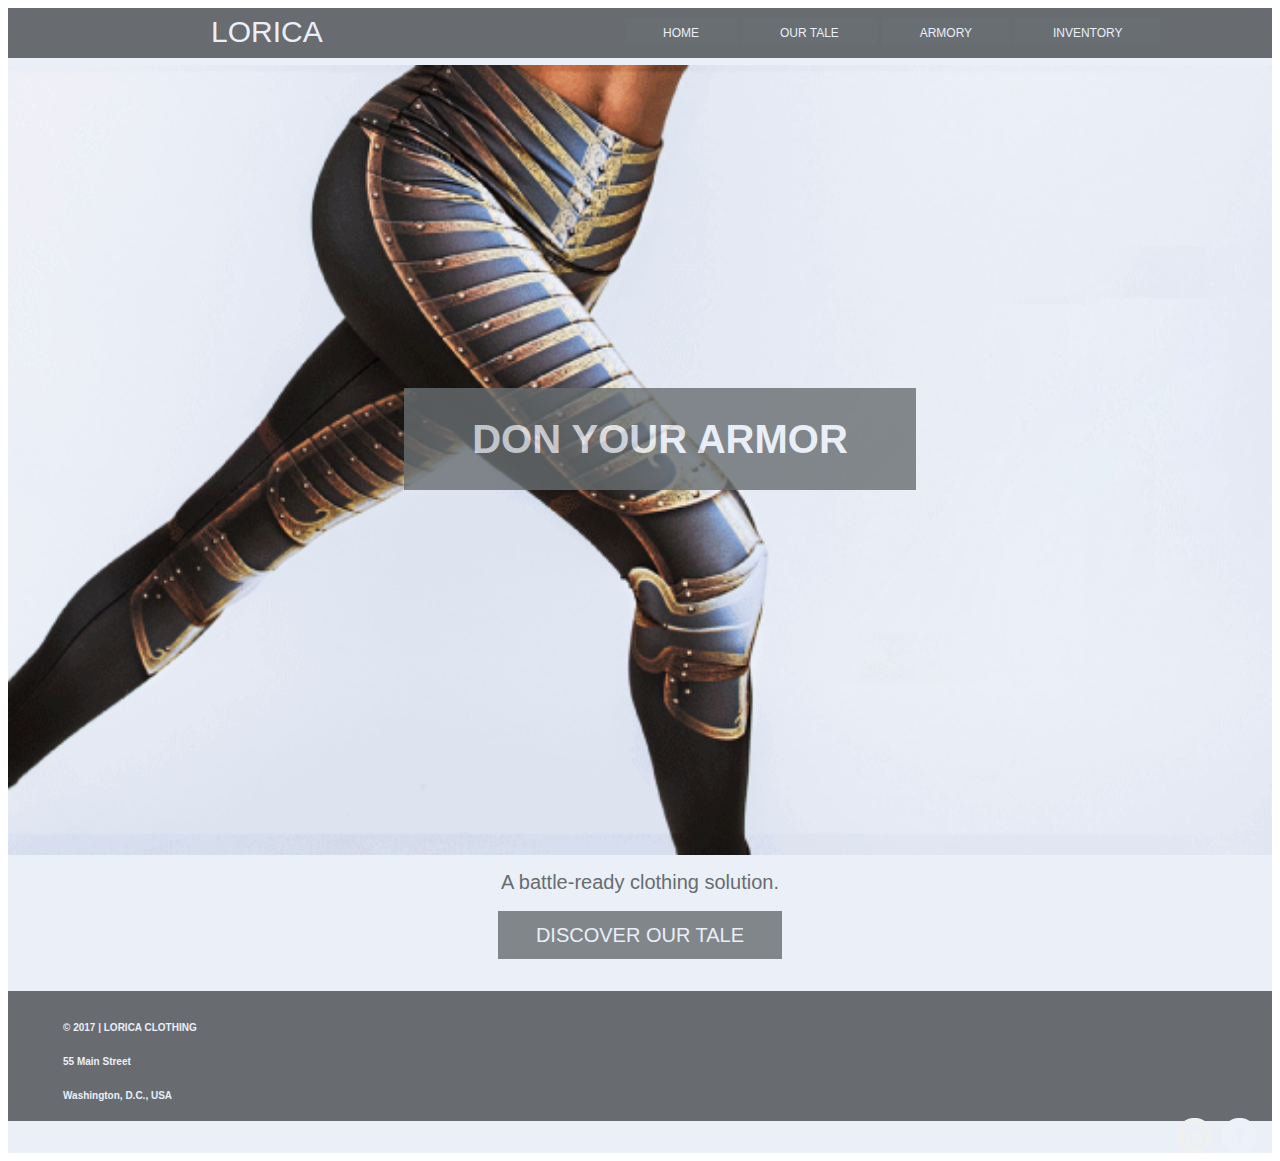
==== commit 16d82762: "Add files via upload" ====
--- a/index.html
+++ b/index.html
@@ -1,4 +1,4 @@
-<<<<<<< HEAD
+
 <!DOCTYPE html>
 
 <html class="no-js">
@@ -14,7 +14,7 @@
         <link href="style.css" rel="stylesheet" type="text/css" />
         
         <!--Links to a modernizer JavaScript file that fixes a lot of issues with old browsers-->
-        <script src="js/modernizr.js"></script>
+        <script src="modernizr.js"></script>
         
         <!--Makes the site so it won't scale down on small devices -->
         <meta name="viewport" content="width=device-width, initial-scale=1"/>
@@ -81,87 +81,3 @@
     </body>
     
 </html>
-=======
-<!DOCTYPE html>
-
-<html class="no-js">
-    <head>
-        <meta charset="UTF-8" />
-        
-        <!--Don't forget to fill these out!-->
-        <title>Lorica</title>
-        <meta name="description" content="Lorica | Don Your Armor" />
-        
-        
-        <!--Links to the main Style Sheet-->
-        <link href="style.css" rel="stylesheet" type="text/css" />
-        
-        <!--Links to a modernizer JavaScript file that fixes a lot of issues with old browsers-->
-        <script src="js/modernizr.js"></script>
-        
-        <!--Makes the site so it won't scale down on small devices -->
-        <meta name="viewport" content="width=device-width, initial-scale=1"/>
-    </head>
-    
-    <body>
-        
-        <div class="wrapper">
-
-            <header>
-                <a href="#" onclick="toggle_visibility('menu');">
-                    <nav class="menu_button nodesk">&#x2261;</nav></a>
-            
-                <nav id="menu">
-                    <ul>
-                        <a href="index.html"><li>HOME</li></a>
-                        <a href="#"><li>OUR TALE</li></a>
-                        <a href="scudamore.html"><li>ARMORY</li></a>
-                        <a href="checkout.html"><li>INVENTORY</li></a>
-                    </ul>
-                </nav>
-           <section class="logo"><a href="index.html">LORICA</a></section>
-
-            </header>
-            
-            
-              <section class="action"><a href="scudamore.html"><h1>DON YOUR ARMOR</h1></a></section>
-                <img class="hero" alt="Don Your Armor" src="assets/images/hero.gif" />
-            
-                
-            
-                <p>A battle-ready clothing solution.</p>
-            
-            <section class="tale"><a href="#">DISCOVER OUR TALE</a></section>
-            
-            <footer>
-                
-                <h3>© 2017 | LORICA CLOTHING</h3>
-                <h3>55 Main Street</h3>
-                <h3>Washington, D.C., USA</h3>
-            
-            <a href="https://www.facebook.com/loricaclothing/"><img class="media" alt="facebook" src="assets/images/facebook.png"></a>
-            <a href="#"><img class="media" alt="facebook" src="assets/images/instagram.png"></a>
-            
-            </footer>   
-            
-            
-            
-        </div>
-        
-             <!-- Place this script at the end of your body -->
-            <script type="text/javascript">
-        <!--
-            function toggle_visibility(id) {
-               var e = document.getElementById(id);
-               if(e.style.display == 'block')
-                  e.style.display = 'none';
-               else
-                  e.style.display = 'block';
-            }
-        //-->
-        </script>
-        
-    </body>
-    
-</html>
->>>>>>> origin/lorica
